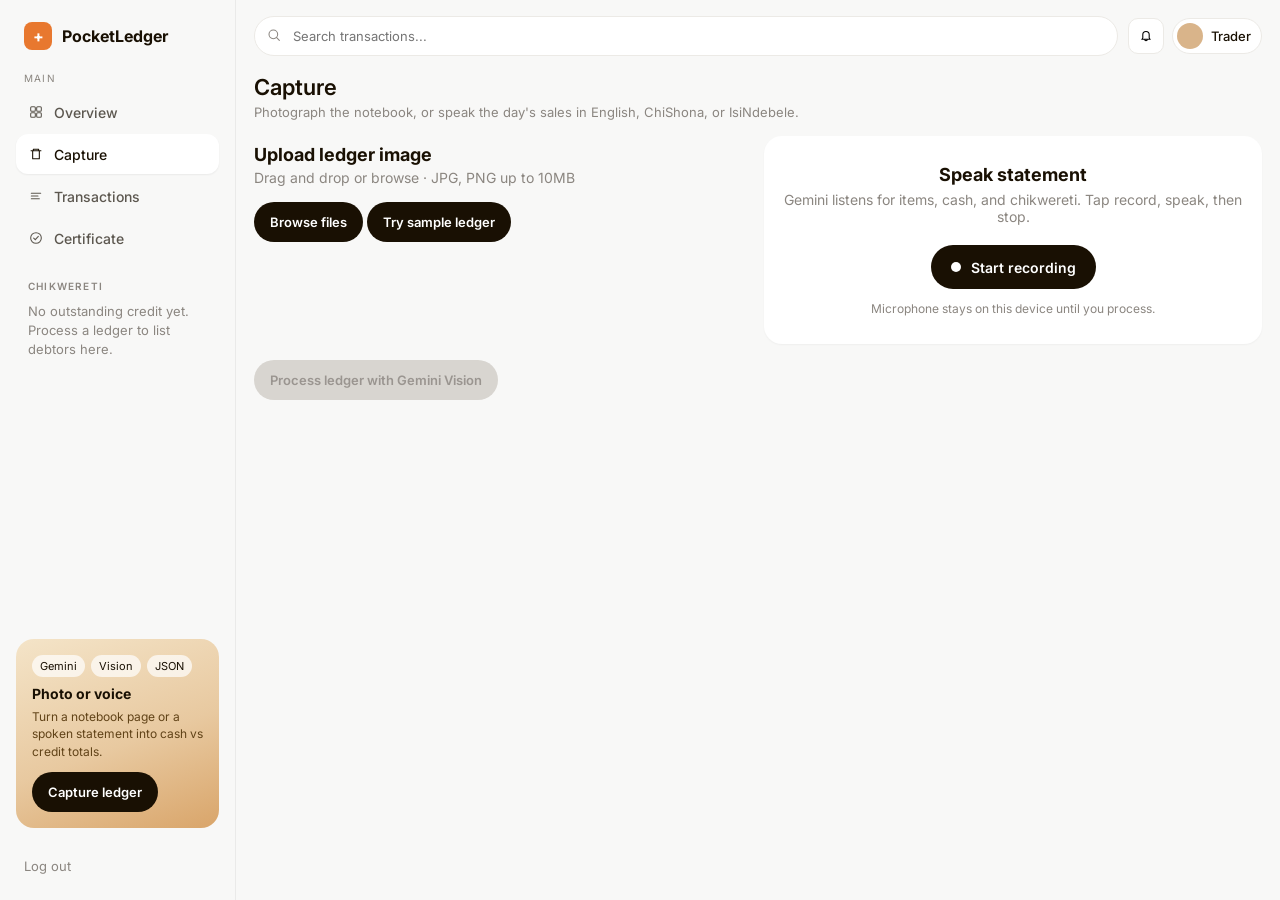
==== ui-preview/index.html @ 159b243e "Deploy the dashboard preview to GitHub Pages. Co-authored-by: Cursor <cursoragent@cursor.com>" ====
<!DOCTYPE html>
<html lang="en">
<head>
  <meta charset="UTF-8" />
  <meta name="viewport" content="width=device-width, initial-scale=1.0" />
  <title>PocketLedger — Dashboard Preview</title>
  <link rel="preconnect" href="https://fonts.googleapis.com" />
  <link rel="preconnect" href="https://fonts.gstatic.com" crossorigin />
  <link href="https://fonts.googleapis.com/css2?family=Inter:wght@400;500;600;650;700&family=Playfair+Display:wght@600;700&display=swap" rel="stylesheet" />
  <link rel="stylesheet" href="styles.css" />
</head>
<body>
  <a class="skip-link" href="#main">Skip to main content</a>
  <div class="stage">
    <div class="shell">
      <aside class="sidebar" id="sidebar">
        <button class="close-sidebar icon-btn" type="button" id="closeSidebar" aria-label="Close menu">✕</button>
        <div class="brand">
          <div class="logo-mark" aria-hidden="true">+</div>
          <p class="wordmark">PocketLedger</p>
        </div>

        <div>
          <p class="nav-label">Main</p>
          <nav class="nav" aria-label="Primary">
            <button class="nav-link" data-view="overview" type="button">
              <svg viewBox="0 0 24 24" fill="none"><rect x="4" y="4" width="7" height="7" rx="1.5" stroke="currentColor" stroke-width="1.6"/><rect x="13" y="4" width="7" height="7" rx="1.5" stroke="currentColor" stroke-width="1.6"/><rect x="4" y="13" width="7" height="7" rx="1.5" stroke="currentColor" stroke-width="1.6"/><rect x="13" y="13" width="7" height="7" rx="1.5" stroke="currentColor" stroke-width="1.6"/></svg>
              Overview
            </button>
            <button class="nav-link active" data-view="capture" type="button">
              <svg viewBox="0 0 24 24" fill="none"><path d="M4 7h16M8 7V5h8v2M7 7v12h10V7" stroke="currentColor" stroke-width="1.6" stroke-linejoin="round"/></svg>
              Capture
            </button>
            <button class="nav-link" data-view="transactions" type="button">
              <svg viewBox="0 0 24 24" fill="none"><path d="M5 8h14M5 12h10M5 16h12" stroke="currentColor" stroke-width="1.6" stroke-linecap="round"/></svg>
              Transactions
            </button>
            <button class="nav-link" data-view="certificate" type="button">
              <svg viewBox="0 0 24 24" fill="none"><circle cx="12" cy="12" r="8" stroke="currentColor" stroke-width="1.6"/><path d="m8.5 12.2 2.4 2.3 4.6-5" stroke="currentColor" stroke-width="1.6" stroke-linecap="round"/></svg>
              Certificate
            </button>
          </nav>
        </div>

        <div class="widget">
          <h3>Chikwereti</h3>
          <p class="widget-empty" id="chikweretiEmpty">No outstanding credit yet. Process a ledger to list debtors here.</p>
          <div id="chikweretiList"></div>
        </div>

        <div class="promo">
          <div class="apps">
            <span class="pill-mini">Gemini</span>
            <span class="pill-mini">Vision</span>
            <span class="pill-mini">JSON</span>
          </div>
          <h4>Photo or voice</h4>
          <p>Turn a notebook page or a spoken statement into cash vs credit totals.</p>
          <button class="btn-dark" type="button" data-view="capture">Capture ledger</button>
        </div>
        <button class="logout" type="button">Log out</button>
      </aside>

      <main class="main" id="main">
        <div class="topbar">
          <button class="icon-btn menu-btn" type="button" id="openSidebar" aria-label="Open menu">☰</button>
          <label class="search">
            <svg width="16" height="16" viewBox="0 0 24 24" fill="none"><circle cx="11" cy="11" r="6.5" stroke="currentColor" stroke-width="1.6"/><path d="m16 16 4 4" stroke="currentColor" stroke-width="1.6" stroke-linecap="round"/></svg>
            <input type="search" placeholder="Search transactions..." />
          </label>
          <div class="top-actions">
            <button class="icon-btn" type="button" aria-label="Notifications">
              <svg width="16" height="16" viewBox="0 0 24 24" fill="none"><path d="M6 17h12l-1.2-2.1V10a4.8 4.8 0 1 0-9.6 0v4.9L6 17Z" stroke="currentColor" stroke-width="1.6"/><path d="M10 17a2 2 0 0 0 4 0" stroke="currentColor" stroke-width="1.6"/></svg>
            </button>
            <div class="avatar"><span class="face" aria-hidden="true"></span> Trader</div>
          </div>
        </div>

        <section class="view" id="view-overview">
          <div class="page-head">
            <div>
              <h1>Overview</h1>
              <p id="overviewLead">No ledger processed yet. Upload a photo or record a statement to fill these totals.</p>
            </div>
            <button class="btn-dark" type="button" data-view="capture">+ Capture ledger</button>
          </div>

          <div class="empty-panel" id="overviewEmpty">
            <div class="ledger-wait" aria-hidden="true">
              <div class="ledger-wait-scene">
                <span class="orbit orbit-a"></span>
                <span class="orbit orbit-b"></span>
                <span class="spark spark-1"></span>
                <span class="spark spark-2"></span>
                <span class="spark spark-3"></span>
                <div class="notebook">
                  <div class="notebook-spine"></div>
                  <div class="notebook-page">
                    <span class="rule"></span>
                    <span class="rule"></span>
                    <span class="rule"></span>
                    <span class="rule"></span>
                    <span class="ink ink-1"></span>
                    <span class="ink ink-2"></span>
                    <span class="ink ink-3"></span>
                    <span class="ink ink-4"></span>
                    <span class="scan-beam"></span>
                  </div>
                </div>
                <span class="float-chip chip-cash">Cash</span>
                <span class="float-chip chip-credit">Chikwereti</span>
              </div>
            </div>
            <h2>Waiting for a ledger</h2>
            <p id="overviewWaitCopy">Charts, line items, and collections appear after Gemini extracts a photo or spoken statement.</p>
            <p class="wait-tip" id="overviewWaitTip">Gemini is ready when you are — snap the notebook or speak the day.</p>
            <button class="btn-dark" type="button" data-view="capture">Go to capture</button>
          </div>

          <div class="kpis hidden" id="overviewKpis">
            <article class="kpi">
              <div class="kpi-top"><span class="kpi-label">Recorded revenue</span></div>
              <p class="value muted-value" id="kpiRevenue">$0.00</p>
            </article>
            <article class="kpi">
              <div class="kpi-top"><span class="kpi-label">Cash received</span></div>
              <p class="value muted-value" id="kpiCash">$0.00</p>
            </article>
            <article class="kpi">
              <div class="kpi-top"><span class="kpi-label">Outstanding credit</span></div>
              <p class="value muted-value" id="kpiCredit">$0.00</p>
            </article>
            <article class="kpi">
              <div class="kpi-top"><span class="kpi-label">Credit share</span></div>
              <p class="value muted-value" id="kpiShare">—</p>
            </article>
          </div>

          <div id="overviewResults" class="hidden">
            <div class="grid-2">
              <article class="card">
                <div class="card-head"><h2>Cash versus credit</h2></div>
                <div class="mix"><span class="mix-cash" id="mixCash"></span><span class="mix-credit" id="mixCredit"></span></div>
                <p class="mix-caption" id="mixCaption"></p>
              </article>
              <article class="card">
                <div class="card-head"><h2>Recent items</h2></div>
                <div id="recentItems"></div>
              </article>
            </div>
          </div>
        </section>

        <section class="view active" id="view-capture">
          <div class="page-head">
            <div>
              <h1>Capture</h1>
              <p>Photograph the notebook, or speak the day's sales in English, ChiShona, or IsiNdebele.</p>
            </div>
          </div>
          <div class="capture-grid">
            <div class="dropzone" id="dropzone">
              <h2>Upload ledger image</h2>
              <p>Drag and drop or browse · JPG, PNG up to 10MB</p>
            <button class="btn-dark" type="button" id="browseBtn" style="margin-top:16px">Browse files</button>
            <button class="btn-dark" type="button" id="sampleBtn" style="margin-top:10px">Try sample ledger</button>
            <input id="fileInput" type="file" accept="image/jpeg,image/png" hidden />
            </div>
            <div class="voice-card">
              <h2>Speak statement</h2>
              <p>Gemini listens for items, cash, and chikwereti. Tap record, speak, then stop.</p>
              <button class="rec-btn" type="button" id="recBtn" aria-pressed="false">
                <span class="rec-dot" aria-hidden="true"></span>
                <span id="recLabel">Start recording</span>
              </button>
              <p class="rec-status" id="recStatus">Microphone stays on this device until you process.</p>
              <audio id="audioPlayback" class="hidden" controls></audio>
            </div>
          </div>
          <div id="previewWrap" class="hidden">
            <article class="preview-card">
              <span class="badge-sample hidden" id="sampleBadge">Sample</span>
              <div class="preview-art" id="previewArt"></div>
              <div class="caption-bar">
                <span id="fileName">ledger.png</span>
                <span class="size" id="fileSize"></span>
                <button class="remove" type="button" id="removeImage">Remove</button>
              </div>
            </article>
          </div>
          <div style="margin-top:16px">
            <button class="btn-dark" type="button" id="processBtn" disabled>Process ledger with Gemini Vision</button>
          </div>
          <div id="extractWait" class="extract-wait hidden" role="status" aria-live="polite" aria-atomic="true">
            <div class="ledger-wait" aria-hidden="true">
              <div class="ledger-wait-scene compact">
                <span class="orbit orbit-a"></span>
                <span class="orbit orbit-b"></span>
                <span class="spark spark-1"></span>
                <span class="spark spark-2"></span>
                <span class="spark spark-3"></span>
                <div class="notebook">
                  <div class="notebook-spine"></div>
                  <div class="notebook-page">
                    <span class="rule"></span>
                    <span class="rule"></span>
                    <span class="rule"></span>
                    <span class="rule"></span>
                    <span class="ink ink-1"></span>
                    <span class="ink ink-2"></span>
                    <span class="ink ink-3"></span>
                    <span class="ink ink-4"></span>
                    <span class="scan-beam"></span>
                  </div>
                </div>
                <span class="float-chip chip-cash">Cash</span>
                <span class="float-chip chip-credit">Chikwereti</span>
              </div>
            </div>
            <h2 id="extractWaitTitle">Reading the ledger</h2>
            <p id="extractWaitCopy">Gemini is tracing handwriting and splitting cash from credit.</p>
            <div class="wait-dots" aria-hidden="true"><span></span><span></span><span></span></div>
          </div>
          <div id="error503" class="banner warning hidden" role="alert">
            <div>
              <h3>Service temporarily unavailable</h3>
              <p>Gemini API is experiencing high demand. Please wait a moment and try again.</p>
            </div>
          </div>
          <div id="errorGeneral" class="banner danger hidden" role="alert">
            <div>
              <h3>We couldn't read this ledger</h3>
              <p>Try a clearer photo with better lighting.</p>
            </div>
          </div>
        </section>

        <section class="view" id="view-transactions">
          <div class="page-head">
            <div>
              <h1>Transactions</h1>
              <p>Line items extracted from the last processed page.</p>
            </div>
          </div>
          <article class="card">
            <table>
              <thead>
                <tr>
                  <th>Item</th>
                  <th>Qty</th>
                  <th>Amount</th>
                  <th>Payment</th>
                  <th>Debtor</th>
                </tr>
              </thead>
              <tbody id="txBody">
                <tr><td colspan="5" class="empty-cell">No line items yet. Process a ledger photo or voice note first.</td></tr>
              </tbody>
            </table>
          </article>
        </section>

        <section class="view" id="view-certificate">
          <div class="page-head">
            <div>
              <h1>Certificate</h1>
              <p>AI-assisted index · totals recalculated from line items.</p>
            </div>
            <button class="btn-dark" type="button" id="downloadBtn" disabled>Download PDF</button>
          </div>
          <div class="empty-panel" id="certEmpty">
            <h2>No certificate yet</h2>
            <p>After Gemini reads a ledger, the financial health assessment will appear here.</p>
            <button class="btn-dark" type="button" data-view="capture">Capture a ledger</button>
          </div>
          <article class="card hidden" id="certResults">
            <h2 id="certTitle"></h2>
            <p id="certSummary"></p>
            <p id="certShona"></p>
            <p id="certNdebele"></p>
          </article>
        </section>
      </main>
    </div>
  </div>

  <script>
    function showView(id) {
      document.querySelectorAll(".view").forEach((v) => v.classList.toggle("active", v.id === "view-" + id));
      document.querySelectorAll(".nav-link[data-view]").forEach((b) => b.classList.toggle("active", b.dataset.view === id));
    }

    document.querySelectorAll("[data-view]").forEach((el) => {
      el.addEventListener("click", () => showView(el.dataset.view));
    });

    document.getElementById("openSidebar").addEventListener("click", () => document.getElementById("sidebar").classList.add("open"));
    document.getElementById("closeSidebar").addEventListener("click", () => document.getElementById("sidebar").classList.remove("open"));

    const processBtn = document.getElementById("processBtn");
    const preview = document.getElementById("previewWrap");
    const error503 = document.getElementById("error503");
    const errorGeneral = document.getElementById("errorGeneral");
    let pendingMedia = null;
    let lastResult = null;
    let waitCopyTimer = null;
    const idleTips = [
      "Gemini is ready when you are — snap the notebook or speak the day.",
      "Handwriting, cash, and chikwereti land in one certificate.",
      "A clearer page means cleaner totals for the loan conversation.",
      "Voice works too: say the item, the amount, and who still owes.",
    ];
    const isGitHubPages = /\.github\.io$/i.test(location.hostname);
    const sampleLedger = {
      business_name: "Gogo Chipo Fresh Produce",
      date: "2026-09-19",
      transactions: [
        { item: "Tomatoes", quantity: "3 crates", amount_usd: 12, payment_type: "Cash", debtor: "N/A" },
        { item: "Onions", quantity: "2 bags", amount_usd: 8, payment_type: "Cash", debtor: "N/A" },
        { item: "Potatoes 5kg", quantity: "1", amount_usd: 4.5, payment_type: "Credit", debtor: "Sekuru Peter" },
        { item: "Spinach", quantity: "1 bunch", amount_usd: 1, payment_type: "Cash", debtor: "N/A" },
        { item: "Bananas 4kg", quantity: "1", amount_usd: 6, payment_type: "Credit", debtor: "Amai Rudo" },
        { item: "Stall fee", quantity: "1", amount_usd: 5, payment_type: "Expense", debtor: "N/A" }
      ],
      total_revenue_usd: 31.5,
      total_cash_usd: 21,
      total_credit_outstanding_usd: 10.5,
      business_health_summary: "Gogo Chipo Fresh Produce recorded $31.50 in sales, with $21.00 received in cash. Outstanding chikwereti of $10.50 (Amai Rudo, Sekuru Peter) is well below cash on hand.",
      summary_shona: "Gogo Chipo vakawana $31.50. Cash $21.00, chikwereti $10.50 chaAmai Rudo naSekuru Peter hachina kukunda mari iripo.",
      summary_ndebele: "UGogo Chipo uthole $31.50. Cash $21.00, isikwelete $10.50 sikaAmai Rudo loSekuru Peter singaphansi kwemali ekhona."
    };
    const extractSteps = [
      ["Sharpening the page", "Compressing the photo so Gemini can read the ink."],
      ["Tracing the handwriting", "Following each notebook line the way a trader wrote it."],
      ["Splitting cash from chikwereti", "Cash in one column. Credit stays with the customer name."],
      ["Tallying today's sales", "Adding line items so the totals match the page."],
      ["Writing your certificate", "English, ChiShona, and IsiNdebele health notes come last."],
    ];

    function cycleCopy(el, lines, ms) {
      if (!el || !lines.length) return;
      let index = 0;
      clearInterval(waitCopyTimer);
      waitCopyTimer = setInterval(() => {
        index = (index + 1) % lines.length;
        el.classList.add("wait-copy-swap");
        window.setTimeout(() => {
          el.textContent = lines[index];
          el.classList.remove("wait-copy-swap");
        }, 220);
      }, ms);
    }

    const idleTip = document.getElementById("overviewWaitTip");
    cycleCopy(idleTip, idleTips, 3800);

    function money(value) {
      return "$" + Number(value || 0).toLocaleString("en-US", { minimumFractionDigits: 2, maximumFractionDigits: 2 });
    }

    function escapeHtml(text) {
      return String(text ?? "").replace(/[&<>"']/g, (ch) => ({
        "&": "&amp;", "<": "&lt;", ">": "&gt;", '"': "&quot;", "'": "&#39;"
      }[ch]));
    }

    function blobToB64(blob) {
      return new Promise((resolve, reject) => {
        const reader = new FileReader();
        reader.onload = () => resolve(String(reader.result).split(",")[1] || "");
        reader.onerror = reject;
        reader.readAsDataURL(blob);
      });
    }

    function renderLedger(result) {
      lastResult = result;
      const revenue = Number(result.total_revenue_usd || 0);
      const cash = Number(result.total_cash_usd || 0);
      const credit = Number(result.total_credit_outstanding_usd || 0);
      const share = revenue > 0 ? Math.round((credit / revenue) * 100) + "%" : "—";
      const rows = result.transactions || [];
      const name = result.business_name || "Unspecified";
      const date = result.date || "Unspecified";

      ["kpiRevenue", "kpiCash", "kpiCredit", "kpiShare"].forEach((id) => {
        document.getElementById(id).classList.remove("muted-value");
      });
      document.getElementById("kpiRevenue").textContent = money(revenue);
      document.getElementById("kpiCash").textContent = money(cash);
      document.getElementById("kpiCredit").textContent = money(credit);
      document.getElementById("kpiShare").textContent = share;
      document.getElementById("overviewLead").textContent = name + " · " + date;
      document.getElementById("overviewEmpty").classList.add("hidden");
      document.getElementById("overviewKpis").classList.remove("hidden");
      document.getElementById("overviewResults").classList.remove("hidden");

      const cashPct = revenue > 0 ? (cash / revenue) * 100 : 0;
      const creditPct = revenue > 0 ? (credit / revenue) * 100 : 0;
      document.getElementById("mixCash").style.width = cashPct + "%";
      document.getElementById("mixCredit").style.width = creditPct + "%";
      document.getElementById("mixCaption").textContent =
        money(cash) + " cash · " + money(credit) + " chikwereti";

      document.getElementById("recentItems").innerHTML = rows.slice(0, 5).map((row) => (
        `<div class="tx-row"><div class="tx-ico">${escapeHtml((row.item || "?").slice(0, 1).toUpperCase())}</div>` +
        `<div><strong>${escapeHtml(row.item || "Item")}</strong><div class="size">${escapeHtml(row.payment_type || "")}</div></div>` +
        `<b>${money(row.amount_usd)}</b></div>`
      )).join("") || "<p class='widget-empty'>No line items extracted.</p>";

      const txBody = document.getElementById("txBody");
      txBody.innerHTML = rows.length
        ? rows.map((row) => `<tr><td>${escapeHtml(row.item)}</td><td>${escapeHtml(row.quantity)}</td><td>${money(row.amount_usd)}</td><td>${escapeHtml(row.payment_type)}</td><td>${escapeHtml(row.debtor)}</td></tr>`).join("")
        : `<tr><td colspan="5" class="empty-cell">No line items extracted.</td></tr>`;

      const debtors = rows.filter((row) => String(row.payment_type || "").toLowerCase().includes("credit") && row.debtor && row.debtor !== "N/A");
      document.getElementById("chikweretiEmpty").classList.toggle("hidden", debtors.length > 0);
      document.getElementById("chikweretiList").innerHTML = debtors.map((row) => (
        `<div class="ticker"><span>${escapeHtml(row.debtor)}</span><b>${money(row.amount_usd)}</b></div>`
      )).join("");

      document.getElementById("certEmpty").classList.add("hidden");
      document.getElementById("certResults").classList.remove("hidden");
      document.getElementById("certTitle").textContent = name + "  ·  " + date;
      document.getElementById("certSummary").textContent = result.business_health_summary || "";
      document.getElementById("certShona").textContent = result.summary_shona || "";
      document.getElementById("certNdebele").textContent = result.summary_ndebele || "";
      document.getElementById("downloadBtn").disabled = false;
    }

    document.getElementById("browseBtn").addEventListener("click", (e) => { e.stopPropagation(); document.getElementById("fileInput").click(); });
    document.getElementById("sampleBtn").addEventListener("click", (e) => {
      e.stopPropagation();
      pendingMedia = { source: "image", mime: "image/jpeg", blob: new Blob(["sample"], { type: "image/jpeg" }), demo: true };
      preview.classList.remove("hidden");
      document.getElementById("sampleBadge").classList.remove("hidden");
      document.getElementById("fileName").textContent = "gogo-chipo-sample.png";
      document.getElementById("fileSize").textContent = "Demo";
      document.getElementById("previewArt").innerHTML = "<p class='size'>Sample Gogo Chipo produce ledger</p>";
      processBtn.disabled = false;
      processBtn.textContent = isGitHubPages
        ? "Play sample certificate"
        : "Process ledger with Gemini Vision";
    });
    document.getElementById("fileInput").addEventListener("change", () => {
      const file = document.getElementById("fileInput").files[0];
      if (file) showUploadedFile(file);
    });
    document.getElementById("removeImage").addEventListener("click", () => {
      preview.classList.add("hidden");
      processBtn.disabled = true;
      pendingMedia = null;
      document.getElementById("fileInput").value = "";
    });
    processBtn.addEventListener("click", async () => {
      if (processBtn.disabled || !pendingMedia) return;
      error503.classList.add("hidden");
      errorGeneral.classList.add("hidden");
      const extractWait = document.getElementById("extractWait");
      const waitTitle = document.getElementById("extractWaitTitle");
      const waitCopy = document.getElementById("extractWaitCopy");
      extractWait.classList.remove("hidden");
      extractWait.scrollIntoView({ behavior: "smooth", block: "center" });
      processBtn.disabled = true;
      processBtn.textContent = "Gemini is reading…";
      let step = 0;
      waitTitle.textContent = extractSteps[0][0];
      waitCopy.textContent = extractSteps[0][1];
      const stepTimer = setInterval(() => {
        step = (step + 1) % extractSteps.length;
        waitTitle.classList.add("wait-copy-swap");
        waitCopy.classList.add("wait-copy-swap");
        window.setTimeout(() => {
          waitTitle.textContent = extractSteps[step][0];
          waitCopy.textContent = extractSteps[step][1];
          waitTitle.classList.remove("wait-copy-swap");
          waitCopy.classList.remove("wait-copy-swap");
        }, 180);
      }, 2400);
      try {
        let payload;
        if (isGitHubPages || pendingMedia.demo) {
          await new Promise((resolve) => setTimeout(resolve, 5200));
          payload = sampleLedger;
        } else {
          const data = await blobToB64(pendingMedia.blob);
          const response = await fetch("/api/extract", {
            method: "POST",
            headers: { "Content-Type": "application/json" },
            body: JSON.stringify({
              source: pendingMedia.source,
              mime_type: pendingMedia.mime,
              data,
            }),
          });
          payload = await response.json().catch(() => ({}));
          if (!response.ok) {
            const message = payload.error || "Gemini could not read this ledger.";
            if (response.status === 503 || /503|overload/i.test(message)) {
              error503.classList.remove("hidden");
            } else {
              errorGeneral.querySelector("p").textContent = message;
              errorGeneral.classList.remove("hidden");
            }
            return;
          }
        }
        renderLedger(payload);
        showView("overview");
      } catch (error) {
        errorGeneral.querySelector("p").textContent =
          "Could not reach the extract API. Run python preview_server.py and open http://127.0.0.1:8765/";
        errorGeneral.classList.remove("hidden");
      } finally {
        clearInterval(stepTimer);
        extractWait.classList.add("hidden");
        processBtn.disabled = false;
        processBtn.textContent = pendingMedia && pendingMedia.source === "audio"
          ? "Process spoken statement with Gemini"
          : "Process ledger with Gemini Vision";
      }
    });
    function pdfEscape(text) {
      return String(text).replace(/[^\x20-\x7E]/g, " ").replace(/\\/g, "\\\\").replace(/\(/g, "\\(").replace(/\)/g, "\\)");
    }

    document.getElementById("downloadBtn").addEventListener("click", () => {
      if (!lastResult) return;
      const lines = [
        ["PocketLedger financial certificate", 18, true],
        ["AI-assisted cash versus credit statement", 11, false],
        [((lastResult && lastResult.business_name) || "Unspecified") + "  ·  " + ((lastResult && lastResult.date) || ""), 14, true],
        ["Recorded revenue: " + money(lastResult && lastResult.total_revenue_usd), 12, false],
        ["Cash received: " + money(lastResult && lastResult.total_cash_usd), 12, false],
        ["Outstanding credit: " + money(lastResult && lastResult.total_credit_outstanding_usd), 12, false],
        [(lastResult && lastResult.business_health_summary) || "", 11, false],
        ["PocketLedger provides AI-assisted indexing. This is not a certified audit.", 9, false],
      ];
      const ops = [];
      let y = 790;
      lines.forEach(([text, size, bold]) => {
        const font = bold ? "/F2" : "/F1";
        const words = text.split(" ");
        let current = "";
        const wrapped = [];
        words.forEach((word) => {
          const next = current ? current + " " + word : word;
          if (next.length > 86 && current) { wrapped.push(current); current = word; }
          else current = next;
        });
        if (current) wrapped.push(current);
        wrapped.forEach((line) => {
          ops.push(`BT ${font} ${size} Tf 50 ${y} Td (${pdfEscape(line)}) Tj ET`);
          y -= size + 6;
        });
        y -= 8;
      });
      const stream = ops.join("\n");
      const objects = [
        "<< /Type /Catalog /Pages 2 0 R >>",
        "<< /Type /Pages /Kids [3 0 R] /Count 1 >>",
        "<< /Type /Page /Parent 2 0 R /MediaBox [0 0 595 842] /Contents 6 0 R /Resources << /Font << /F1 4 0 R /F2 5 0 R >> >> >>",
        "<< /Type /Font /Subtype /Type1 /BaseFont /Helvetica >>",
        "<< /Type /Font /Subtype /Type1 /BaseFont /Helvetica-Bold >>",
        `<< /Length ${stream.length} >>\nstream\n${stream}\nendstream`,
      ];
      let pdf = "%PDF-1.4\n";
      const offsets = [0];
      objects.forEach((obj, i) => {
        offsets.push(pdf.length);
        pdf += `${i + 1} 0 obj\n${obj}\nendobj\n`;
      });
      const xref = pdf.length;
      pdf += `xref\n0 ${objects.length + 1}\n0000000000 65535 f \n`;
      for (let i = 1; i < offsets.length; i += 1) pdf += `${String(offsets[i]).padStart(10, "0")} 00000 n \n`;
      pdf += `trailer\n<< /Size ${objects.length + 1} /Root 1 0 R >>\nstartxref\n${xref}\n%%EOF`;
      const a = document.createElement("a");
      a.href = URL.createObjectURL(new Blob([pdf], { type: "application/pdf" }));
      a.download = "pocketledger_certificate.pdf";
      a.click();
    });

    const MAX_LEDGER_SIDE = 1024;
    const JPEG_QUALITY = 0.7;

    function compressImageFile(file) {
      return new Promise((resolve, reject) => {
        const img = new Image();
        const url = URL.createObjectURL(file);
        img.onload = () => {
          let width = img.naturalWidth;
          let height = img.naturalHeight;
          const longest = Math.max(width, height);
          if (longest > MAX_LEDGER_SIDE) {
            const scale = MAX_LEDGER_SIDE / longest;
            width = Math.max(1, Math.round(width * scale));
            height = Math.max(1, Math.round(height * scale));
          }
          const canvas = document.createElement("canvas");
          canvas.width = width;
          canvas.height = height;
          canvas.getContext("2d").drawImage(img, 0, 0, width, height);
          URL.revokeObjectURL(url);
          canvas.toBlob((blob) => {
            if (!blob) {
              reject(new Error("Could not compress photo"));
              return;
            }
            resolve(blob);
          }, "image/jpeg", JPEG_QUALITY);
        };
        img.onerror = () => {
          URL.revokeObjectURL(url);
          reject(new Error("Could not read photo"));
        };
        img.src = url;
      });
    }

    function formatBytes(size) {
      return size < 1048576
        ? Math.max(1, Math.round(size / 1024)) + " KB"
        : (size / 1048576).toFixed(1) + " MB";
    }

    async function showUploadedFile(file) {
      preview.classList.remove("hidden");
      document.getElementById("sampleBadge").classList.add("hidden");
      document.getElementById("fileName").textContent = file.name;
      document.getElementById("fileSize").textContent = "Compressing…";
      try {
        const compressed = await compressImageFile(file);
        pendingMedia = { source: "image", mime: "image/jpeg", blob: compressed };
        const url = URL.createObjectURL(compressed);
        document.getElementById("previewArt").innerHTML = `<img src="${url}" alt="Uploaded ledger">`;
        document.getElementById("fileSize").textContent =
          formatBytes(file.size) + " → " + formatBytes(compressed.size);
        processBtn.disabled = false;
      } catch (error) {
        document.getElementById("fileSize").textContent = "Could not compress photo";
      }
    }

    const recBtn = document.getElementById("recBtn");
    const recLabel = document.getElementById("recLabel");
    const recStatus = document.getElementById("recStatus");
    const audioEl = document.getElementById("audioPlayback");
    let recorder = null;
    let chunks = [];
    recBtn.addEventListener("click", async () => {
      if (recorder && recorder.state === "recording") {
        recorder.stop();
        recBtn.setAttribute("aria-pressed", "false");
        recLabel.textContent = "Start recording";
        return;
      }
      try {
        const stream = await navigator.mediaDevices.getUserMedia({ audio: true });
        chunks = [];
        recorder = new MediaRecorder(stream);
        recorder.ondataavailable = (e) => { if (e.data.size) chunks.push(e.data); };
        recorder.onstop = () => {
          stream.getTracks().forEach((t) => t.stop());
          const blob = new Blob(chunks, { type: recorder.mimeType || "audio/webm" });
          pendingMedia = { source: "audio", mime: blob.type || "audio/webm", blob };
          audioEl.src = URL.createObjectURL(blob);
          audioEl.classList.remove("hidden");
          recStatus.textContent = "Recording ready. In the live app, Gemini turns this into cash vs chikwereti.";
          processBtn.disabled = false;
          processBtn.textContent = "Process spoken statement with Gemini";
        };
        recorder.start();
        recBtn.setAttribute("aria-pressed", "true");
        recLabel.textContent = "Stop recording";
        recStatus.textContent = "Listening… say items, amounts, and who still owes you.";
      } catch (err) {
        recStatus.textContent = "Microphone permission is needed to capture a spoken statement.";
      }
    });

  </script>
</body>
</html>
---- ui-preview/styles.css ----
:root {
  --ink: #191003;
  --muted: #8b8680;
  --line: #eceae6;
  --canvas: #f3f2ef;
  --card: #ffffff;
  --shell: rgba(248, 248, 247, 0.82);
  --orange: #e8782f;
  --orange-deep: #b55824;
  --teal: #3f8d82;
  --rose: #c45c4a;
  --sand: #c6b5a1;
  --brown: #614318;
  --gold: #c29464;
  --ease: cubic-bezier(0.4, 0, 0.2, 1);
  --shadow: 0 24px 80px rgba(25, 16, 3, 0.18);
}

*,
*::before,
*::after {
  box-sizing: border-box;
}

html,
body {
  margin: 0;
  min-height: 100%;
}

body {
  font-family: Inter, system-ui, sans-serif;
  color: var(--ink);
  background: #f8f8f7;
  min-height: 100vh;
}

.skip-link {
  position: absolute;
  left: 16px;
  top: -48px;
  z-index: 20;
  background: var(--ink);
  color: #fff;
  padding: 8px 14px;
  border-radius: 8px;
}

.skip-link:focus {
  top: 12px;
}

:focus-visible {
  outline: 2px solid var(--orange);
  outline-offset: 2px;
}

.stage {
  min-height: 100vh;
}

.shell {
  width: 100%;
  min-height: 100vh;
  display: grid;
  grid-template-columns: 236px 1fr;
  background: #f8f8f7;
  overflow: hidden;
}

.sidebar {
  padding: 22px 16px 18px;
  display: flex;
  flex-direction: column;
  gap: 22px;
  border-right: 1px solid rgba(25, 16, 3, 0.06);
}

.brand {
  display: flex;
  align-items: center;
  gap: 10px;
  padding: 0 8px;
}

.logo-mark {
  width: 28px;
  height: 28px;
  border-radius: 8px;
  background: var(--orange);
  color: #fff;
  display: grid;
  place-items: center;
  font-weight: 700;
  font-size: 16px;
}

.wordmark {
  margin: 0;
  font-weight: 700;
  font-size: 16px;
}

.nav-label {
  margin: 0 8px 8px;
  font-size: 10px;
  letter-spacing: 0.12em;
  text-transform: uppercase;
  color: var(--muted);
}

.nav {
  display: flex;
  flex-direction: column;
  gap: 2px;
}

.nav-link {
  display: flex;
  align-items: center;
  gap: 10px;
  min-height: 40px;
  padding: 8px 12px;
  border-radius: 12px;
  color: #5c574f;
  text-decoration: none;
  font-size: 14px;
  font-weight: 500;
  border: 0;
  background: transparent;
  cursor: pointer;
  font-family: inherit;
  text-align: left;
  width: 100%;
}

.nav-link svg {
  width: 16px;
  height: 16px;
  flex-shrink: 0;
}

.nav-link:hover {
  background: rgba(255, 255, 255, 0.55);
}

.nav-link.active {
  background: #fff;
  color: var(--ink);
  box-shadow: 0 1px 2px rgba(25, 16, 3, 0.06);
}

.widget {
  margin: 0 4px;
}

.widget h3 {
  margin: 0 8px 10px;
  font-size: 10px;
  letter-spacing: 0.12em;
  text-transform: uppercase;
  color: var(--muted);
  font-weight: 600;
}

.widget-empty {
  margin: 0 8px;
  font-size: 13px;
  line-height: 1.45;
  color: var(--muted);
}

.muted-value {
  color: #b3aea6 !important;
}

.mix {
  display: flex;
  height: 12px;
  border-radius: 999px;
  overflow: hidden;
  background: #eceae6;
  margin-top: 8px;
}

.mix-cash {
  background: var(--teal);
  min-width: 0;
}

.mix-credit {
  background: var(--orange);
  min-width: 0;
}

.mix-caption {
  margin: 12px 0 0;
  color: var(--muted);
  font-size: 13px;
}

.empty-panel {
  margin-top: 16px;
  background: #fff;
  border-radius: 18px;
  padding: 28px 24px 36px;
  text-align: center;
  box-shadow: 0 1px 2px rgba(25, 16, 3, 0.04);
  background:
    radial-gradient(circle at 18% 12%, rgba(232, 120, 47, 0.1), transparent 38%),
    radial-gradient(circle at 88% 88%, rgba(63, 141, 130, 0.1), transparent 36%),
    #fff;
}

.empty-panel h2 {
  margin: 0 0 8px;
  font-size: 18px;
}

.empty-panel p {
  margin: 0 0 20px;
  color: var(--muted);
}

.wait-tip {
  min-height: 2.4em;
  margin: -8px auto 20px !important;
  max-width: 36ch;
  font-size: 13px;
  line-height: 1.45;
}

.ledger-wait {
  display: grid;
  place-items: center;
  margin: 0 auto 22px;
}

.ledger-wait-scene {
  position: relative;
  width: 220px;
  height: 180px;
}

.ledger-wait-scene.compact {
  width: 180px;
  height: 150px;
}

.orbit {
  position: absolute;
  inset: 8px;
  border-radius: 50%;
  border: 1px dashed rgba(232, 120, 47, 0.35);
  animation: wait-spin 14s linear infinite;
}

.orbit-b {
  inset: 22px;
  border-color: rgba(63, 141, 130, 0.35);
  animation-duration: 9s;
  animation-direction: reverse;
}

.spark {
  position: absolute;
  width: 8px;
  height: 8px;
  border-radius: 50%;
  background: var(--orange);
  box-shadow: 0 0 12px rgba(232, 120, 47, 0.8);
  animation: wait-twinkle 1.6s ease-in-out infinite;
}

.spark-1 { top: 12px; left: 38px; animation-delay: 0s; }
.spark-2 { top: 28px; right: 22px; background: var(--teal); animation-delay: 0.4s; }
.spark-3 { bottom: 18px; left: 18px; background: var(--gold); animation-delay: 0.9s; }

.notebook {
  position: absolute;
  inset: 28px 52px 22px;
  display: flex;
  border-radius: 10px;
  overflow: hidden;
  box-shadow: 0 18px 40px rgba(25, 16, 3, 0.16);
  animation: wait-float 3.2s ease-in-out infinite;
}

.notebook-spine {
  width: 14px;
  background: linear-gradient(180deg, #3a2a14, #191003);
}

.notebook-page {
  position: relative;
  flex: 1;
  background:
    repeating-linear-gradient(
      180deg,
      #fffdf8 0 22px,
      #e8e0d2 22px 23px
    );
  overflow: hidden;
}

.rule {
  display: none;
}

.ink {
  position: absolute;
  left: 12px;
  height: 4px;
  border-radius: 999px;
  background: #2a2112;
  transform-origin: left center;
  animation: wait-write 3.6s ease-in-out infinite;
}

.ink-1 { top: 18px; width: 62%; animation-delay: 0s; }
.ink-2 { top: 40px; width: 48%; background: var(--teal); animation-delay: 0.35s; }
.ink-3 { top: 62px; width: 70%; background: var(--orange); animation-delay: 0.7s; }
.ink-4 { top: 84px; width: 36%; background: var(--rose); animation-delay: 1.05s; }

.scan-beam {
  position: absolute;
  left: 0;
  right: 0;
  height: 28px;
  background: linear-gradient(
    180deg,
    transparent,
    rgba(232, 120, 47, 0.22),
    rgba(255, 236, 210, 0.85),
    rgba(232, 120, 47, 0.22),
    transparent
  );
  animation: wait-scan 2.4s ease-in-out infinite;
  pointer-events: none;
}

.float-chip {
  position: absolute;
  padding: 4px 10px;
  border-radius: 999px;
  font-size: 11px;
  font-weight: 650;
  color: #fff;
  box-shadow: 0 8px 18px rgba(25, 16, 3, 0.16);
  animation: wait-bob 2.8s ease-in-out infinite;
}

.chip-cash {
  right: 0;
  top: 18px;
  background: var(--teal);
}

.chip-credit {
  left: 0;
  bottom: 10px;
  background: var(--orange);
  animation-delay: 0.6s;
}

.extract-wait {
  margin-top: 18px;
  padding: 28px 20px 24px;
  border-radius: 18px;
  background:
    radial-gradient(circle at 20% 20%, rgba(232, 120, 47, 0.12), transparent 42%),
    radial-gradient(circle at 80% 80%, rgba(63, 141, 130, 0.12), transparent 40%),
    #fff;
  text-align: center;
  box-shadow: 0 16px 40px rgba(25, 16, 3, 0.08);
}

.extract-wait h2 {
  margin: 0 0 8px;
  font-size: 18px;
}

.extract-wait p {
  margin: 0 auto;
  max-width: 42ch;
  color: var(--muted);
  font-size: 14px;
  line-height: 1.45;
  min-height: 2.6em;
}

.wait-dots {
  display: flex;
  justify-content: center;
  gap: 8px;
  margin-top: 16px;
}

.wait-dots span {
  width: 8px;
  height: 8px;
  border-radius: 50%;
  background: var(--orange);
  animation: wait-dot 1.1s ease-in-out infinite;
}

.wait-dots span:nth-child(2) {
  animation-delay: 0.15s;
  background: var(--gold);
}

.wait-dots span:nth-child(3) {
  animation-delay: 0.3s;
  background: var(--teal);
}

.wait-copy-swap {
  opacity: 0;
  transform: translateY(6px);
}

#extractWaitTitle,
#extractWaitCopy,
.wait-tip {
  transition: opacity 180ms var(--ease), transform 180ms var(--ease);
}

@keyframes wait-spin {
  to { transform: rotate(360deg); }
}

@keyframes wait-float {
  0%, 100% { transform: translateY(0); }
  50% { transform: translateY(-7px); }
}

@keyframes wait-write {
  0%, 12% { transform: scaleX(0); opacity: 0.3; }
  28%, 70% { transform: scaleX(1); opacity: 1; }
  88%, 100% { transform: scaleX(0.15); opacity: 0.4; }
}

@keyframes wait-scan {
  0% { top: -8%; }
  100% { top: 78%; }
}

@keyframes wait-bob {
  0%, 100% { transform: translateY(0); }
  50% { transform: translateY(-10px); }
}

@keyframes wait-twinkle {
  0%, 100% { transform: scale(0.6); opacity: 0.35; }
  50% { transform: scale(1.25); opacity: 1; }
}

@keyframes wait-dot {
  0%, 80%, 100% { transform: translateY(0); opacity: 0.35; }
  40% { transform: translateY(-5px); opacity: 1; }
}

.empty-cell {
  text-align: center;
  color: var(--muted);
  padding: 28px 12px !important;
}

.ticker {
  display: flex;
  justify-content: space-between;
  align-items: center;
  padding: 6px 8px;
  font-size: 13px;
}

.ticker .sym {
  display: flex;
  gap: 8px;
  align-items: center;
}

.dot {
  width: 8px;
  height: 8px;
  border-radius: 50%;
}

.up {
  color: var(--teal);
}

.down {
  color: var(--rose);
}

.promo {
  margin-top: auto;
  background: linear-gradient(160deg, #f4e4c8, #e8c9a0 55%, #d9a56a);
  border-radius: 18px;
  padding: 16px;
  color: var(--ink);
}

.promo h4 {
  margin: 8px 0 6px;
  font-size: 14px;
}

.promo p {
  margin: 0 0 12px;
  font-size: 12px;
  line-height: 1.45;
  color: var(--brown);
}

.promo .apps {
  display: flex;
  gap: 6px;
  flex-wrap: wrap;
}

.pill-mini {
  background: rgba(255, 255, 255, 0.7);
  border-radius: 100px;
  padding: 4px 8px;
  font-size: 11px;
}

.btn-dark {
  display: inline-flex;
  align-items: center;
  justify-content: center;
  gap: 8px;
  background: var(--ink);
  color: #fff;
  border: 0;
  border-radius: 100px;
  min-height: 40px;
  padding: 8px 16px;
  font: inherit;
  font-size: 13px;
  font-weight: 600;
  cursor: pointer;
}

.btn-dark:hover {
  background: #2a2112;
}

.btn-dark:disabled {
  background: #d8d5d0;
  color: #9a9590;
  cursor: not-allowed;
}

.logout {
  background: none;
  border: 0;
  color: var(--muted);
  font: inherit;
  font-size: 13px;
  text-align: left;
  padding: 8px;
  cursor: pointer;
}

.main {
  background: transparent;
  padding: 16px 18px 22px;
  min-width: 0;
}

.topbar {
  display: flex;
  gap: 10px;
  align-items: center;
  margin-bottom: 18px;
}

.search {
  flex: 1;
  min-width: 0;
}

.icon-btn {
  width: 36px;
  height: 36px;
  border-radius: 10px;
  border: 1px solid var(--line);
  background: #fff;
  display: grid;
  place-items: center;
  cursor: pointer;
}

.search {
  position: relative;
}

.search input {
  width: 100%;
  height: 40px;
  border-radius: 999px;
  border: 1px solid var(--line);
  background: #fff;
  padding: 0 16px 0 38px;
  font: inherit;
  font-size: 13px;
}

.search svg {
  position: absolute;
  left: 12px;
  top: 11px;
  color: var(--muted);
}

.top-actions {
  display: flex;
  align-items: center;
  gap: 8px;
}

.avatar {
  display: flex;
  align-items: center;
  gap: 8px;
  background: #fff;
  border: 1px solid var(--line);
  border-radius: 999px;
  padding: 4px 10px 4px 4px;
  font-size: 13px;
  font-weight: 500;
}

.avatar img,
.avatar .face {
  width: 26px;
  height: 26px;
  border-radius: 50%;
  background: #d9b48a;
}

.page-head {
  display: flex;
  justify-content: space-between;
  align-items: flex-start;
  gap: 16px;
  margin-bottom: 16px;
}

.page-head h1 {
  margin: 0;
  font-size: 22px;
  font-weight: 600;
}

.page-head p {
  margin: 4px 0 0;
  color: var(--muted);
  font-size: 13px;
}

.kpis {
  display: grid;
  grid-template-columns: repeat(4, minmax(0, 1fr));
  gap: 12px;
  margin-bottom: 12px;
}

.kpi {
  background: var(--card);
  border-radius: 16px;
  padding: 14px 16px 16px;
  box-shadow: 0 1px 2px rgba(25, 16, 3, 0.04);
}

.kpi-top {
  display: flex;
  justify-content: space-between;
  align-items: center;
  margin-bottom: 18px;
}

.kpi-label {
  font-size: 11px;
  letter-spacing: 0.06em;
  text-transform: uppercase;
  color: var(--muted);
  font-weight: 600;
}

.delta {
  font-size: 12px;
  font-weight: 600;
  display: inline-flex;
  align-items: center;
  gap: 4px;
}

.kpi .value {
  margin: 0;
  font-size: clamp(20px, 2vw, 26px);
  font-weight: 600;
  letter-spacing: -0.03em;
  font-variant-numeric: tabular-nums;
}

.grid-2 {
  display: grid;
  grid-template-columns: 1.35fr 1fr;
  gap: 12px;
  margin-bottom: 12px;
}

.card {
  background: var(--card);
  border-radius: 18px;
  padding: 16px 18px 18px;
  box-shadow: 0 1px 2px rgba(25, 16, 3, 0.04);
}

.card-head {
  display: flex;
  justify-content: space-between;
  align-items: center;
  margin-bottom: 12px;
}

.card-head h2 {
  margin: 0;
  font-size: 15px;
  font-weight: 650;
}

.seg {
  display: flex;
  background: var(--canvas);
  border-radius: 999px;
  padding: 3px;
  font-size: 11px;
  font-weight: 600;
  color: var(--muted);
}

.seg span.active {
  background: #fff;
  color: var(--ink);
  border-radius: 999px;
  padding: 4px 8px;
  box-shadow: 0 1px 2px rgba(25, 16, 3, 0.06);
}

.seg span {
  padding: 4px 8px;
}

.bars {
  display: flex;
  align-items: flex-end;
  gap: 10px;
  height: 168px;
  padding-top: 28px;
}

.bar-col {
  flex: 1;
  display: flex;
  flex-direction: column;
  align-items: center;
  gap: 8px;
  height: 100%;
  justify-content: flex-end;
}

.bar {
  width: 100%;
  max-width: 28px;
  border-radius: 8px 8px 4px 4px;
  background: #d9d5cf;
  position: relative;
}

.bar.accent {
  background: var(--orange);
}

.bar .tip {
  position: absolute;
  top: -28px;
  left: 50%;
  transform: translateX(-50%);
  background: var(--ink);
  color: #fff;
  font-size: 10px;
  padding: 4px 6px;
  border-radius: 6px;
  white-space: nowrap;
}

.bar-col label {
  font-size: 11px;
  color: var(--muted);
}

.donut-wrap {
  display: grid;
  grid-template-columns: 150px 1fr;
  gap: 12px;
  align-items: center;
}

.donut {
  width: 150px;
  height: 150px;
}

.legend {
  display: flex;
  flex-direction: column;
  gap: 10px;
}

.legend-row {
  display: flex;
  justify-content: space-between;
  gap: 8px;
  font-size: 13px;
}

.legend-row b {
  font-variant-numeric: tabular-nums;
}

.swatch {
  width: 8px;
  height: 8px;
  border-radius: 50%;
  display: inline-block;
  margin-right: 8px;
}

.tx-row {
  display: grid;
  grid-template-columns: 36px 1fr auto;
  gap: 10px;
  align-items: center;
  padding: 10px 0;
  border-bottom: 1px solid var(--line);
}

.tx-row:last-child {
  border-bottom: 0;
}

.tx-ico {
  width: 36px;
  height: 36px;
  border-radius: 10px;
  background: var(--canvas);
  display: grid;
  place-items: center;
  font-size: 14px;
}

.tx-row h3 {
  margin: 0;
  font-size: 14px;
  font-weight: 600;
}

.tx-row p {
  margin: 2px 0 0;
  font-size: 12px;
  color: var(--muted);
}

.amt {
  font-size: 14px;
  font-weight: 650;
  font-variant-numeric: tabular-nums;
}

.amt.neg {
  color: var(--ink);
}

.amt.pos {
  color: var(--teal);
}

.goal {
  padding: 12px 0 16px;
  border-bottom: 1px solid var(--line);
}

.goal:last-child {
  border-bottom: 0;
  padding-bottom: 0;
}

.goal-top {
  display: flex;
  justify-content: space-between;
  margin-bottom: 8px;
}

.goal h3 {
  margin: 0;
  font-size: 14px;
}

.goal .big {
  margin: 0 0 10px;
  font-size: 22px;
  font-weight: 650;
  letter-spacing: -0.03em;
}

.track {
  height: 8px;
  background: var(--canvas);
  border-radius: 99px;
  overflow: hidden;
}

.fill {
  height: 100%;
  background: var(--orange);
  border-radius: 99px;
}

.goal-meta {
  margin-top: 8px;
  font-size: 12px;
  color: var(--muted);
  text-align: right;
}

.link {
  background: none;
  border: 0;
  color: var(--muted);
  font: inherit;
  font-size: 13px;
  cursor: pointer;
}

.view {
  display: none;
}

.view.active {
  display: block;
}

.capture-grid {
  display: grid;
  grid-template-columns: 1fr 1fr;
  gap: 12px;
}

.voice-card {
  border-radius: 18px;
  background: #fff;
  padding: 28px 20px;
  text-align: center;
  box-shadow: 0 1px 2px rgba(25, 16, 3, 0.04);
}

.voice-card h2 {
  margin: 0 0 6px;
  font-size: 18px;
}

.voice-card p {
  margin: 0;
  color: var(--muted);
  font-size: 14px;
}

.rec-btn {
  margin-top: 20px;
  display: inline-flex;
  align-items: center;
  gap: 10px;
  min-height: 44px;
  padding: 10px 20px;
  border: 0;
  border-radius: 999px;
  background: var(--ink);
  color: #fff;
  font: inherit;
  font-size: 14px;
  font-weight: 600;
  cursor: pointer;
}

.rec-btn[aria-pressed="true"] {
  background: var(--rose);
}

.rec-dot {
  width: 10px;
  height: 10px;
  border-radius: 50%;
  background: #fff;
}

.rec-btn[aria-pressed="true"] .rec-dot {
  animation: pulse 1s ease-in-out infinite;
}

@keyframes pulse {
  50% { opacity: 0.35; transform: scale(0.85); }
}

.rec-status {
  margin-top: 12px !important;
  font-size: 12px !important;
}

#audioPlayback {
  width: 100%;
  margin-top: 16px;
}

@media (max-width: 980px) {
  .capture-grid {
    grid-template-columns: 1fr;
  }
}

.dropzone h2 {
  margin: 8px 0 4px;
  font-size: 18px;
}

.dropzone p {
  margin: 0;
  color: var(--muted);
  font-size: 14px;
}

.preview-card {
  position: relative;
  width: min(100%, 240px);
  margin-top: 16px;
  background: #fff;
  border: 1px solid var(--line);
  border-radius: 16px;
  overflow: hidden;
  box-shadow: 0 8px 24px rgba(25, 16, 3, 0.06);
}

.preview-art {
  display: grid;
  place-items: center;
  height: 168px;
  padding: 12px;
  background: #f3f2ef;
}

.preview-art img {
  max-width: 100%;
  max-height: 144px;
  object-fit: contain;
  border-radius: 8px;
  box-shadow: 0 4px 14px rgba(25, 16, 3, 0.12);
}

.badge-sample {
  position: absolute;
  top: 12px;
  right: 12px;
  background: var(--gold);
  color: #fff;
  font-size: 11px;
  letter-spacing: 0.06em;
  text-transform: uppercase;
  border-radius: 6px;
  padding: 5px 10px;
}

.caption-bar {
  display: flex;
  gap: 8px;
  align-items: center;
  padding: 10px 12px;
  background: #fff;
  border-top: 1px solid var(--line);
  font-size: 12px;
}

.caption-bar .size {
  color: var(--muted);
}

.remove {
  margin-left: auto;
  background: none;
  border: 0;
  color: var(--rose);
  font: inherit;
  cursor: pointer;
}

.banner {
  display: flex;
  gap: 10px;
  padding: 14px 16px;
  border-radius: 14px;
  margin: 14px 0;
  background: #fff;
}

.banner.success {
  border-left: 4px solid var(--teal);
}

.banner.warning {
  border-left: 4px solid var(--gold);
}

.banner.danger {
  border-left: 4px solid var(--rose);
}

.banner h3 {
  margin: 0;
  font-size: 14px;
}

.banner p {
  margin: 4px 0 0;
  color: var(--muted);
  font-size: 13px;
}

.certificate {
  background: linear-gradient(180deg, #fffef8, #f7f3ea);
  border: 1px solid #e8e2d6;
  border-radius: 18px;
  padding: 24px;
  position: relative;
  overflow: hidden;
}

.certificate::before {
  content: "";
  position: absolute;
  inset: 0 0 auto;
  height: 4px;
  background: linear-gradient(90deg, var(--ink), var(--orange));
}

.cert-title {
  text-align: center;
  font-family: "Playfair Display", Georgia, serif;
  font-size: 20px;
  margin: 8px 0 16px;
}

.hidden {
  display: none !important;
}

.menu-btn,
.close-sidebar {
  display: none;
}

table {
  width: 100%;
  border-collapse: collapse;
}

th {
  text-align: left;
  font-size: 11px;
  letter-spacing: 0.06em;
  text-transform: uppercase;
  color: var(--muted);
  padding: 10px 8px;
  border-bottom: 1px solid var(--line);
}

td {
  padding: 12px 8px;
  font-size: 14px;
  border-bottom: 1px solid var(--line);
}

.pay {
  display: inline-block;
  border-radius: 999px;
  padding: 3px 9px;
  font-size: 12px;
  font-weight: 600;
}

.pay.cash {
  background: rgba(63, 141, 130, 0.14);
  color: var(--teal);
}

.pay.credit {
  background: rgba(232, 120, 47, 0.14);
  color: var(--orange-deep);
}

.pay.expense {
  background: rgba(196, 92, 74, 0.12);
  color: var(--rose);
}

@media (max-width: 980px) {
  .shell {
    grid-template-columns: 1fr;
  }

  .kpis,
  .grid-2 {
    grid-template-columns: 1fr;
  }

  .sidebar {
    display: none;
  }

  .sidebar.open {
    display: flex;
    position: fixed;
    inset: 12px auto 12px 12px;
    width: min(280px, 86vw);
    background: #f8f8f7;
    z-index: 30;
    border-radius: 20px;
  }

  .menu-btn,
  .close-sidebar {
    display: grid;
  }
}

@media (prefers-reduced-motion: reduce) {
  * {
    transition: none !important;
    animation: none !important;
  }
}
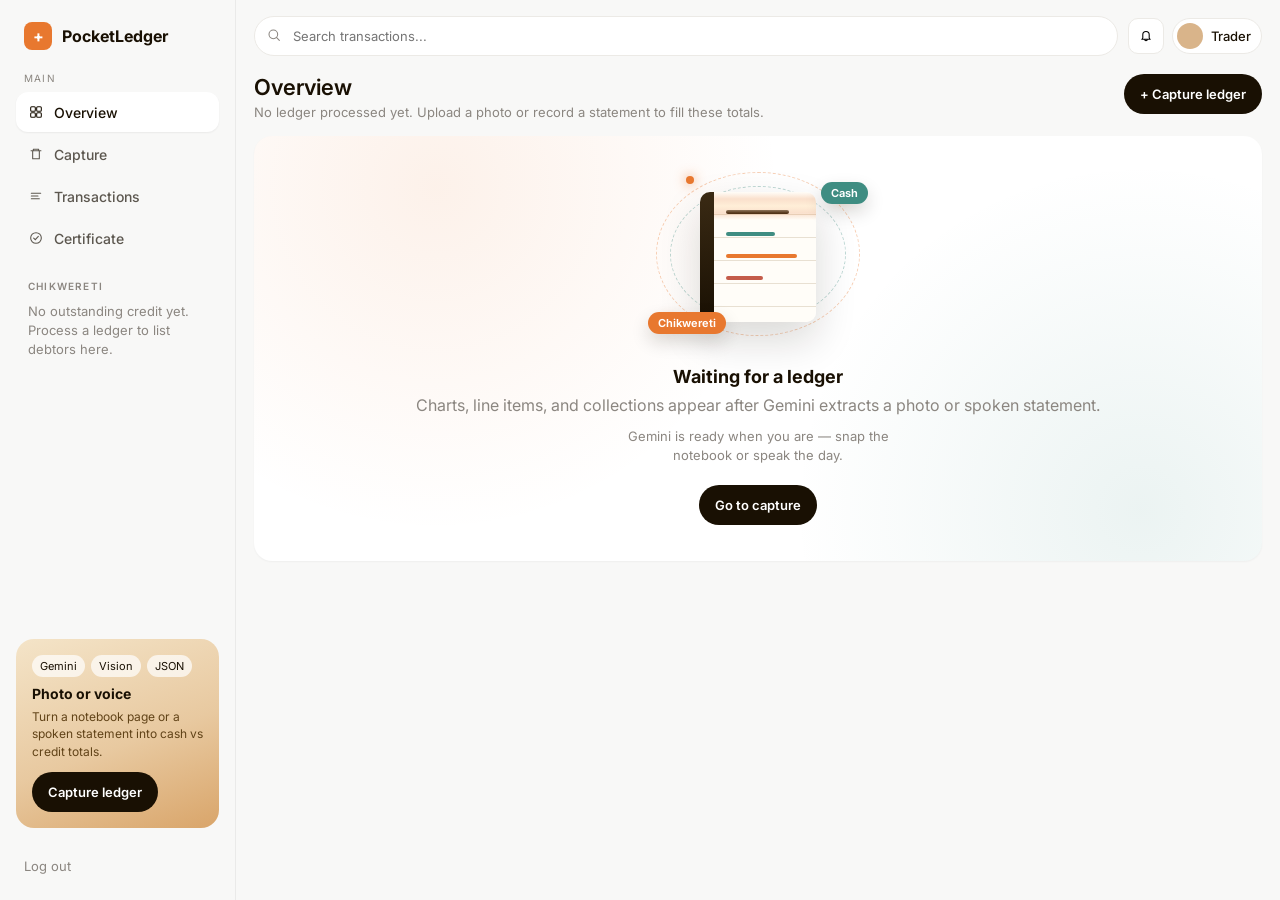
==== commit 08d5bbfb: "Show the full dashboard on GitHub Pages first load. Co-authored-by: Cursor <cursoragent@cursor.com>" ====
--- a/ui-preview/index.html
+++ b/ui-preview/index.html
@@ -3,11 +3,12 @@
 <head>
   <meta charset="UTF-8" />
   <meta name="viewport" content="width=device-width, initial-scale=1.0" />
-  <title>PocketLedger — Dashboard Preview</title>
+  <title>PocketLedger</title>
+  <meta http-equiv="Cache-Control" content="no-cache, no-store, must-revalidate" />
   <link rel="preconnect" href="https://fonts.googleapis.com" />
   <link rel="preconnect" href="https://fonts.gstatic.com" crossorigin />
-  <link href="https://fonts.googleapis.com/css2?family=Inter:wght@400;500;600;650;700&family=Playfair+Display:wght@600;700&display=swap" rel="stylesheet" />
-  <link rel="stylesheet" href="styles.css" />
+  <link href="https://fonts.googleapis.com/css2?family=Inter:wght@400;500;600;700&family=Playfair+Display:wght@600;700&display=swap" rel="stylesheet" />
+  <link rel="stylesheet" href="styles.css?v=20260919c" />
 </head>
 <body>
   <a class="skip-link" href="#main">Skip to main content</a>
@@ -23,11 +24,11 @@
         <div>
           <p class="nav-label">Main</p>
           <nav class="nav" aria-label="Primary">
-            <button class="nav-link" data-view="overview" type="button">
+            <button class="nav-link active" data-view="overview" type="button">
               <svg viewBox="0 0 24 24" fill="none"><rect x="4" y="4" width="7" height="7" rx="1.5" stroke="currentColor" stroke-width="1.6"/><rect x="13" y="4" width="7" height="7" rx="1.5" stroke="currentColor" stroke-width="1.6"/><rect x="4" y="13" width="7" height="7" rx="1.5" stroke="currentColor" stroke-width="1.6"/><rect x="13" y="13" width="7" height="7" rx="1.5" stroke="currentColor" stroke-width="1.6"/></svg>
               Overview
             </button>
-            <button class="nav-link active" data-view="capture" type="button">
+            <button class="nav-link" data-view="capture" type="button">
               <svg viewBox="0 0 24 24" fill="none"><path d="M4 7h16M8 7V5h8v2M7 7v12h10V7" stroke="currentColor" stroke-width="1.6" stroke-linejoin="round"/></svg>
               Capture
             </button>
@@ -76,7 +77,7 @@
           </div>
         </div>
 
-        <section class="view" id="view-overview">
+        <section class="view active" id="view-overview">
           <div class="page-head">
             <div>
               <h1>Overview</h1>
@@ -151,7 +152,7 @@
           </div>
         </section>
 
-        <section class="view active" id="view-capture">
+        <section class="view" id="view-capture">
           <div class="page-head">
             <div>
               <h1>Capture</h1>
--- a/ui-preview/styles.css
+++ b/ui-preview/styles.css
@@ -1215,7 +1215,7 @@
   color: var(--rose);
 }
 
-@media (max-width: 980px) {
+@media (max-width: 720px) {
   .shell {
     grid-template-columns: 1fr;
   }
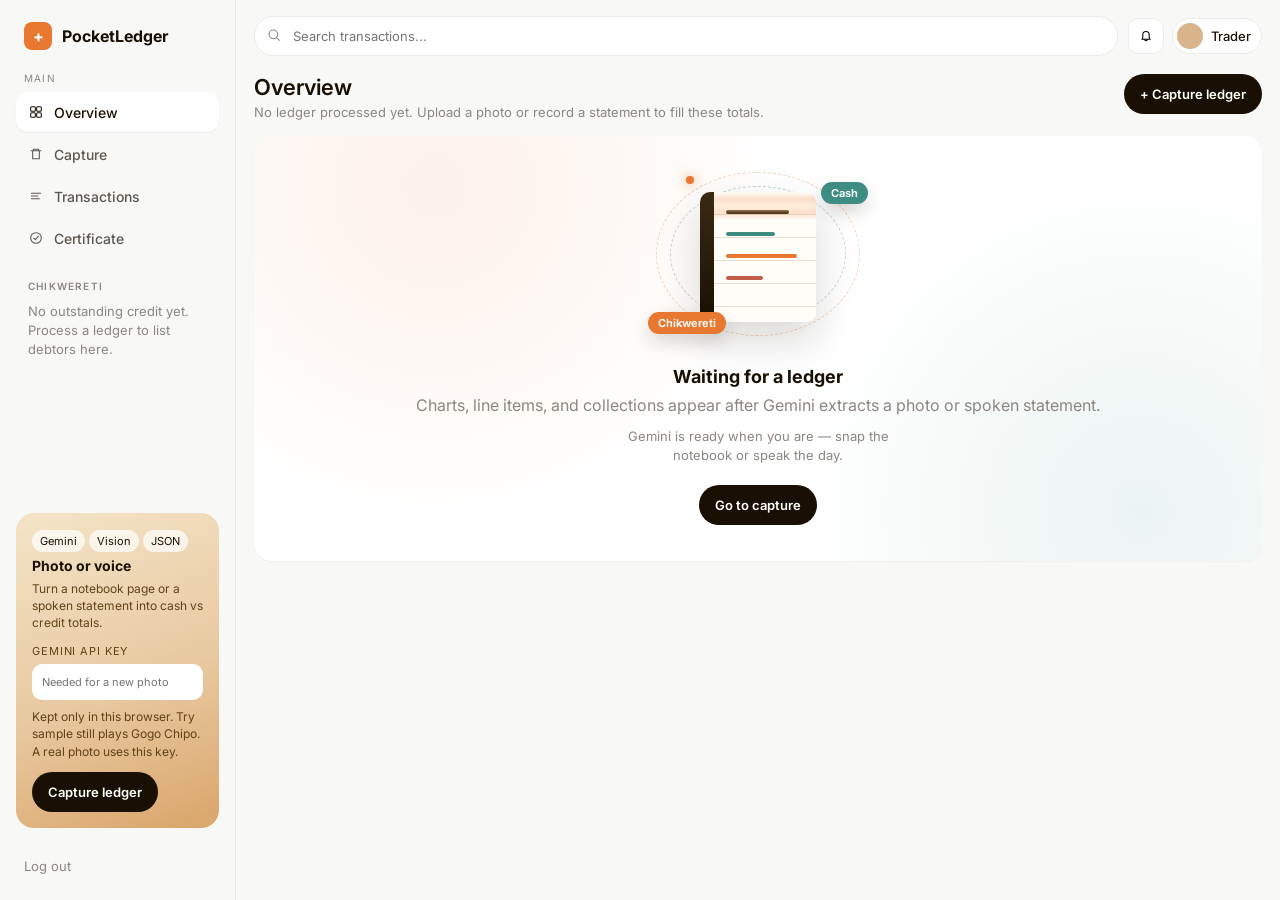
==== commit 30242044: "Stop reusing the sample ledger when a new photo is uploaded. Co-authored-by: Cursor <cursoragent@cur" ====
--- a/ui-preview/index.html
+++ b/ui-preview/index.html
@@ -8,7 +8,7 @@
   <link rel="preconnect" href="https://fonts.googleapis.com" />
   <link rel="preconnect" href="https://fonts.gstatic.com" crossorigin />
   <link href="https://fonts.googleapis.com/css2?family=Inter:wght@400;500;600;700&family=Playfair+Display:wght@600;700&display=swap" rel="stylesheet" />
-  <link rel="stylesheet" href="styles.css?v=20260919c" />
+  <link rel="stylesheet" href="styles.css?v=freshphoto" />
 </head>
 <body>
   <a class="skip-link" href="#main">Skip to main content</a>
@@ -57,6 +57,11 @@
           </div>
           <h4>Photo or voice</h4>
           <p>Turn a notebook page or a spoken statement into cash vs credit totals.</p>
+          <label class="api-field">
+            <span>Gemini API key</span>
+            <input id="geminiKey" type="password" autocomplete="off" placeholder="Needed for a new photo" />
+          </label>
+          <p class="widget-empty">Kept only in this browser. Try sample still plays Gogo Chipo. A real photo uses this key.</p>
           <button class="btn-dark" type="button" data-view="capture">Capture ledger</button>
         </div>
         <button class="logout" type="button">Log out</button>
@@ -141,14 +146,50 @@
             <div class="grid-2">
               <article class="card">
                 <div class="card-head"><h2>Cash versus credit</h2></div>
+                <div class="mix-visual">
+                  <div class="donut" id="mixDonut" role="img" aria-label="Cash versus credit share"></div>
+                  <div class="donut-legend">
+                    <p><span class="swatch cash"></span> Cash <b id="legendCash">$0.00</b></p>
+                    <p><span class="swatch credit"></span> Chikwereti <b id="legendCredit">$0.00</b></p>
+                    <p><span class="swatch expense"></span> Expenses <b id="legendExpense">$0.00</b></p>
+                  </div>
+                </div>
                 <div class="mix"><span class="mix-cash" id="mixCash"></span><span class="mix-credit" id="mixCredit"></span></div>
                 <p class="mix-caption" id="mixCaption"></p>
               </article>
               <article class="card">
-                <div class="card-head"><h2>Recent items</h2></div>
-                <div id="recentItems"></div>
+                <div class="card-head"><h2>Captured line items</h2></div>
+                <div class="item-bars" id="itemBars"></div>
               </article>
             </div>
+            <article class="card">
+              <div class="card-head"><h2>Recent items</h2></div>
+              <div id="recentItems"></div>
+            </article>
+            <article class="card lang-card">
+              <div class="card-head"><h2>Market language summary</h2></div>
+              <p class="mix-caption">English, ChiShona, and IsiNdebele so a trader who does not use English can still hear the day's book.</p>
+              <div class="lang-grid">
+                <section>
+                  <h3>English</h3>
+                  <p id="overviewEnglish"></p>
+                </section>
+                <section>
+                  <h3>ChiShona</h3>
+                  <p id="overviewShona"></p>
+                </section>
+                <section>
+                  <h3>IsiNdebele</h3>
+                  <p id="overviewNdebele"></p>
+                </section>
+              </div>
+              <aside class="report-disclaimer">
+                <strong>Disclaimer.</strong>
+                PocketLedger is AI-assisted indexing of a notebook or spoken statement. It is not an IT audit, tax audit, or certified financial report, and it is not a loan decision.
+                <span>ChiShona: Inongobatsira kuverenga bhuku. Haisi IT audit, tax audit, kana report yepamutemo.</span>
+                <span>IsiNdebele: Isiza ukufunda ibhuku. Akusiyo i-IT audit, i-tax audit, noma umbiko wezimali oqinisekisiwe.</span>
+              </aside>
+            </article>
           </div>
         </section>
 
@@ -258,6 +299,10 @@
                 <tr><td colspan="5" class="empty-cell">No line items yet. Process a ledger photo or voice note first.</td></tr>
               </tbody>
             </table>
+            <aside class="report-disclaimer">
+              <strong>Disclaimer.</strong>
+              This ledger extract is AI-assisted indexing. It is not an IT audit, tax audit, or certified financial report, and it is not a loan decision.
+            </aside>
           </article>
         </section>
 
@@ -276,9 +321,26 @@
           </div>
           <article class="card hidden" id="certResults">
             <h2 id="certTitle"></h2>
-            <p id="certSummary"></p>
-            <p id="certShona"></p>
-            <p id="certNdebele"></p>
+            <div class="lang-grid">
+              <section>
+                <h3>English</h3>
+                <p id="certSummary"></p>
+              </section>
+              <section>
+                <h3>ChiShona</h3>
+                <p id="certShona"></p>
+              </section>
+              <section>
+                <h3>IsiNdebele</h3>
+                <p id="certNdebele"></p>
+              </section>
+            </div>
+            <aside class="report-disclaimer">
+              <strong>Disclaimer.</strong>
+              This certificate is AI-assisted indexing of a notebook or spoken statement. It is not an IT audit, tax audit, or certified financial report, and it is not a loan decision.
+              <span>ChiShona: Haisi IT audit, tax audit, kana report yepamutemo, uye haisi chisarudzo chechikwereti.</span>
+              <span>IsiNdebele: Akusiyo i-IT audit, i-tax audit, noma umbiko wezimali oqinisekisiwe, futhi akusona isinqumo sesikwelete.</span>
+            </aside>
           </article>
         </section>
       </main>
@@ -311,7 +373,104 @@
       "A clearer page means cleaner totals for the loan conversation.",
       "Voice works too: say the item, the amount, and who still owes.",
     ];
-    const isGitHubPages = /\.github\.io$/i.test(location.hostname);
+    const GEMINI_MODELS = ["gemini-3.6-flash", "gemini-2.5-flash", "gemini-2.0-flash"];
+    const geminiKeyInput = document.getElementById("geminiKey");
+    geminiKeyInput.value = sessionStorage.getItem("pocketledger_gemini_key") || "";
+    geminiKeyInput.addEventListener("change", () => {
+      sessionStorage.setItem("pocketledger_gemini_key", geminiKeyInput.value.trim());
+    });
+
+    function extractionPrompt(source) {
+      const listen = source === "audio"
+        ? "Listen to the trader dictating their day's sales, cash, chikwereti (credit), and expenses. They may speak English, ChiShona, IsiNdebele, or a mix. Do not invent line items that were not spoken."
+        : "Analyze the provided image of a handwritten ledger or receipt page. Do not invent line items that are not visible.";
+      return `You are PocketLedger AI for informal market traders in Zimbabwe.
+${listen}
+Return pure JSON only, no markdown, with this shape:
+{"business_name":"","date":"","transactions":[{"item":"","quantity":"","amount_usd":0,"payment_type":"Cash or Credit or Expense","debtor":"name or N/A"}],"total_revenue_usd":0,"total_cash_usd":0,"total_credit_outstanding_usd":0,"business_health_summary":"2 sentences","summary_shona":"2 short ChiShona sentences using mari, cash, chikwereti","summary_ndebele":"2 short IsiNdebele sentences using imali, cash, isikwelete"}
+Treat named debtors as Credit. Rent and stall fees are Expense, not sales. Amounts in USD.`;
+    }
+
+    function parseJsonPayload(text) {
+      let cleaned = String(text || "").trim();
+      if (cleaned.startsWith("```")) {
+        cleaned = cleaned.split("\n").slice(1).join("\n").replace(/```$/, "").trim();
+      }
+      const start = cleaned.indexOf("{");
+      const end = cleaned.lastIndexOf("}");
+      if (start < 0 || end <= start) throw new Error("Gemini did not return JSON.");
+      return JSON.parse(cleaned.slice(start, end + 1));
+    }
+
+    function normalizeClient(data) {
+      const rows = Array.isArray(data.transactions) ? data.transactions : [];
+      let cash = 0;
+      let credit = 0;
+      rows.forEach((row) => {
+        const type = String(row.payment_type || "").toLowerCase();
+        const amount = Number(row.amount_usd || 0);
+        if (type.includes("expense")) return;
+        if (type.includes("credit")) credit += amount;
+        else cash += amount;
+      });
+      data.transactions = rows;
+      data.total_cash_usd = Math.round(cash * 100) / 100;
+      data.total_credit_outstanding_usd = Math.round(credit * 100) / 100;
+      data.total_revenue_usd = Math.round((cash + credit) * 100) / 100;
+      return data;
+    }
+
+    async function extractWithGemini(b64, mime, source) {
+      const key = geminiKeyInput.value.trim();
+      if (!key) throw new Error("NO_KEY");
+      const parts = [
+        { text: extractionPrompt(source) },
+        { inlineData: { mimeType: mime, data: b64 } },
+      ];
+      let lastMessage = "Gemini could not read this ledger.";
+      for (const model of GEMINI_MODELS) {
+        const response = await fetch(
+          "https://generativelanguage.googleapis.com/v1beta/models/" +
+            encodeURIComponent(model) +
+            ":generateContent?key=" + encodeURIComponent(key),
+          {
+            method: "POST",
+            headers: { "Content-Type": "application/json" },
+            body: JSON.stringify({
+              contents: [{ parts }],
+              generationConfig: { responseMimeType: "application/json", temperature: 0.2 },
+            }),
+          }
+        );
+        const body = await response.json().catch(() => ({}));
+        if (!response.ok) {
+          lastMessage = (body.error && body.error.message) || lastMessage;
+          if (response.status === 429 || /quota|rate|overload|503/i.test(lastMessage)) continue;
+          throw new Error(lastMessage);
+        }
+        const text = ((body.candidates || [])[0] && (body.candidates[0].content || {}).parts || [])
+          .map((part) => part.text || "")
+          .join("");
+        return normalizeClient(parseJsonPayload(text));
+      }
+      throw new Error(lastMessage);
+    }
+
+    function clearRenderedLedger() {
+      lastResult = null;
+      document.getElementById("overviewEmpty").classList.remove("hidden");
+      document.getElementById("overviewKpis").classList.add("hidden");
+      document.getElementById("overviewResults").classList.add("hidden");
+      document.getElementById("overviewLead").textContent =
+        "No ledger processed yet. Upload a photo or record a statement to fill these totals.";
+      document.getElementById("txBody").innerHTML =
+        `<tr><td colspan="5" class="empty-cell">No line items yet. Process a ledger photo or voice note first.</td></tr>`;
+      document.getElementById("chikweretiEmpty").classList.remove("hidden");
+      document.getElementById("chikweretiList").innerHTML = "";
+      document.getElementById("certEmpty").classList.remove("hidden");
+      document.getElementById("certResults").classList.add("hidden");
+      document.getElementById("downloadBtn").disabled = true;
+    }
     const sampleLedger = {
       business_name: "Gogo Chipo Fresh Produce",
       date: "2026-09-19",
@@ -398,10 +557,46 @@
 
       const cashPct = revenue > 0 ? (cash / revenue) * 100 : 0;
       const creditPct = revenue > 0 ? (credit / revenue) * 100 : 0;
+      const expenses = rows
+        .filter((row) => String(row.payment_type || "").toLowerCase().includes("expense"))
+        .reduce((sum, row) => sum + Number(row.amount_usd || 0), 0);
+      const donutTotal = cash + credit + expenses;
+      const cashDeg = donutTotal > 0 ? (cash / donutTotal) * 360 : 0;
+      const creditDeg = donutTotal > 0 ? (credit / donutTotal) * 360 : 0;
+      document.getElementById("mixDonut").style.background = donutTotal > 0
+        ? `conic-gradient(var(--teal) 0 ${cashDeg}deg, var(--orange) ${cashDeg}deg ${cashDeg + creditDeg}deg, var(--rose) ${cashDeg + creditDeg}deg 360deg)`
+        : "#eceae6";
+      document.getElementById("mixDonut").setAttribute(
+        "aria-label",
+        `${Math.round(cashPct)} percent cash and ${Math.round(creditPct)} percent credit`
+      );
+      document.getElementById("legendCash").textContent = money(cash);
+      document.getElementById("legendCredit").textContent = money(credit);
+      document.getElementById("legendExpense").textContent = money(expenses);
       document.getElementById("mixCash").style.width = cashPct + "%";
       document.getElementById("mixCredit").style.width = creditPct + "%";
       document.getElementById("mixCaption").textContent =
         money(cash) + " cash · " + money(credit) + " chikwereti";
+
+      const maxAmount = Math.max(...rows.map((row) => Number(row.amount_usd || 0)), 1);
+      const payClass = (type) => {
+        const value = String(type || "").toLowerCase();
+        if (value.includes("credit")) return "credit";
+        if (value.includes("expense")) return "expense";
+        return "cash";
+      };
+      document.getElementById("itemBars").innerHTML = rows.length
+        ? rows.map((row) => {
+            const amount = Number(row.amount_usd || 0);
+            const width = Math.max(6, (amount / maxAmount) * 100);
+            const kind = payClass(row.payment_type);
+            return `<div class="item-bar-row">
+              <span class="item-bar-label">${escapeHtml(row.item || "Item")}</span>
+              <div class="item-bar-track"><span class="item-bar ${kind}" style="width:${width}%"></span></div>
+              <b>${money(amount)}</b>
+            </div>`;
+          }).join("")
+        : "<p class='widget-empty'>No line items to chart.</p>";
 
       document.getElementById("recentItems").innerHTML = rows.slice(0, 5).map((row) => (
         `<div class="tx-row"><div class="tx-ico">${escapeHtml((row.item || "?").slice(0, 1).toUpperCase())}</div>` +
@@ -411,7 +606,14 @@
 
       const txBody = document.getElementById("txBody");
       txBody.innerHTML = rows.length
-        ? rows.map((row) => `<tr><td>${escapeHtml(row.item)}</td><td>${escapeHtml(row.quantity)}</td><td>${money(row.amount_usd)}</td><td>${escapeHtml(row.payment_type)}</td><td>${escapeHtml(row.debtor)}</td></tr>`).join("")
+        ? rows.map((row) => {
+            const kind = String(row.payment_type || "").toLowerCase().includes("credit")
+              ? "credit"
+              : String(row.payment_type || "").toLowerCase().includes("expense")
+                ? "expense"
+                : "cash";
+            return `<tr><td>${escapeHtml(row.item)}</td><td>${escapeHtml(row.quantity)}</td><td>${money(row.amount_usd)}</td><td><span class="pay ${kind}">${escapeHtml(row.payment_type)}</span></td><td>${escapeHtml(row.debtor)}</td></tr>`;
+          }).join("")
         : `<tr><td colspan="5" class="empty-cell">No line items extracted.</td></tr>`;
 
       const debtors = rows.filter((row) => String(row.payment_type || "").toLowerCase().includes("credit") && row.debtor && row.debtor !== "N/A");
@@ -426,6 +628,9 @@
       document.getElementById("certSummary").textContent = result.business_health_summary || "";
       document.getElementById("certShona").textContent = result.summary_shona || "";
       document.getElementById("certNdebele").textContent = result.summary_ndebele || "";
+      document.getElementById("overviewEnglish").textContent = result.business_health_summary || "";
+      document.getElementById("overviewShona").textContent = result.summary_shona || "";
+      document.getElementById("overviewNdebele").textContent = result.summary_ndebele || "";
       document.getElementById("downloadBtn").disabled = false;
     }
 
@@ -439,9 +644,9 @@
       document.getElementById("fileSize").textContent = "Demo";
       document.getElementById("previewArt").innerHTML = "<p class='size'>Sample Gogo Chipo produce ledger</p>";
       processBtn.disabled = false;
-      processBtn.textContent = isGitHubPages
-        ? "Play sample certificate"
-        : "Process ledger with Gemini Vision";
+      processBtn.textContent = geminiKeyInput.value.trim()
+        ? "Process ledger with Gemini Vision"
+        : "Play sample certificate";
     });
     document.getElementById("fileInput").addEventListener("change", () => {
       const file = document.getElementById("fileInput").files[0];
@@ -480,37 +685,49 @@
       }, 2400);
       try {
         let payload;
-        if (isGitHubPages || pendingMedia.demo) {
-          await new Promise((resolve) => setTimeout(resolve, 5200));
+        if (pendingMedia.demo) {
+          await new Promise((resolve) => setTimeout(resolve, 1600));
           payload = sampleLedger;
         } else {
           const data = await blobToB64(pendingMedia.blob);
-          const response = await fetch("/api/extract", {
-            method: "POST",
-            headers: { "Content-Type": "application/json" },
-            body: JSON.stringify({
-              source: pendingMedia.source,
-              mime_type: pendingMedia.mime,
-              data,
-            }),
-          });
-          payload = await response.json().catch(() => ({}));
-          if (!response.ok) {
-            const message = payload.error || "Gemini could not read this ledger.";
-            if (response.status === 503 || /503|overload/i.test(message)) {
-              error503.classList.remove("hidden");
-            } else {
-              errorGeneral.querySelector("p").textContent = message;
-              errorGeneral.classList.remove("hidden");
+          if (geminiKeyInput.value.trim()) {
+            payload = await extractWithGemini(data, pendingMedia.mime, pendingMedia.source);
+          } else {
+            const response = await fetch("/api/extract", {
+              method: "POST",
+              headers: { "Content-Type": "application/json" },
+              body: JSON.stringify({
+                source: pendingMedia.source,
+                mime_type: pendingMedia.mime,
+                data,
+              }),
+            });
+            payload = await response.json().catch(() => ({}));
+            if (!response.ok) {
+              const message = payload.error || "Gemini could not read this ledger.";
+              if (response.status === 503 || /503|overload/i.test(message)) {
+                error503.classList.remove("hidden");
+              } else {
+                errorGeneral.querySelector("p").textContent =
+                  location.hostname.endsWith("github.io")
+                    ? "This site cannot reuse a sample for a new photo. Paste a Gemini API key in the sidebar, or run streamlit run app.py."
+                    : message;
+                errorGeneral.classList.remove("hidden");
+              }
+              return;
             }
-            return;
           }
         }
         renderLedger(payload);
         showView("overview");
       } catch (error) {
-        errorGeneral.querySelector("p").textContent =
-          "Could not reach the extract API. Run python preview_server.py and open http://127.0.0.1:8765/";
+        const message = String(error && error.message || error);
+        if (message === "NO_KEY" || location.hostname.endsWith("github.io")) {
+          errorGeneral.querySelector("p").textContent =
+            "Paste a Gemini API key in the sidebar to read this new photo. Try sample ledger only shows the Gogo Chipo demo.";
+        } else {
+          errorGeneral.querySelector("p").textContent = message;
+        }
         errorGeneral.classList.remove("hidden");
       } finally {
         clearInterval(stepTimer);
@@ -535,7 +752,7 @@
         ["Cash received: " + money(lastResult && lastResult.total_cash_usd), 12, false],
         ["Outstanding credit: " + money(lastResult && lastResult.total_credit_outstanding_usd), 12, false],
         [(lastResult && lastResult.business_health_summary) || "", 11, false],
-        ["PocketLedger provides AI-assisted indexing. This is not a certified audit.", 9, false],
+        ["PocketLedger is AI-assisted indexing. It is not an IT audit, tax audit, or certified financial report, and it is not a loan decision.", 9, false],
       ];
       const ops = [];
       let y = 790;
@@ -629,14 +846,16 @@
       document.getElementById("sampleBadge").classList.add("hidden");
       document.getElementById("fileName").textContent = file.name;
       document.getElementById("fileSize").textContent = "Compressing…";
+      clearRenderedLedger();
       try {
         const compressed = await compressImageFile(file);
-        pendingMedia = { source: "image", mime: "image/jpeg", blob: compressed };
+        pendingMedia = { source: "image", mime: "image/jpeg", blob: compressed, demo: false };
         const url = URL.createObjectURL(compressed);
         document.getElementById("previewArt").innerHTML = `<img src="${url}" alt="Uploaded ledger">`;
         document.getElementById("fileSize").textContent =
           formatBytes(file.size) + " → " + formatBytes(compressed.size);
         processBtn.disabled = false;
+        processBtn.textContent = "Process ledger with Gemini Vision";
       } catch (error) {
         document.getElementById("fileSize").textContent = "Could not compress photo";
       }
@@ -663,7 +882,8 @@
         recorder.onstop = () => {
           stream.getTracks().forEach((t) => t.stop());
           const blob = new Blob(chunks, { type: recorder.mimeType || "audio/webm" });
-          pendingMedia = { source: "audio", mime: blob.type || "audio/webm", blob };
+          pendingMedia = { source: "audio", mime: blob.type || "audio/webm", blob, demo: false };
+          clearRenderedLedger();
           audioEl.src = URL.createObjectURL(blob);
           audioEl.classList.remove("hidden");
           recStatus.textContent = "Recording ready. In the live app, Gemini turns this into cash vs chikwereti.";
--- a/ui-preview/styles.css
+++ b/ui-preview/styles.css
@@ -176,11 +176,149 @@
 
 .mix {
   display: flex;
-  height: 12px;
+  height: 14px;
   border-radius: 999px;
   overflow: hidden;
   background: #eceae6;
+  margin-top: 16px;
+}
+
+.mix-visual {
+  display: grid;
+  grid-template-columns: auto 1fr;
+  gap: 20px;
+  align-items: center;
   margin-top: 8px;
+}
+
+.donut {
+  width: 132px;
+  height: 132px;
+  border-radius: 50%;
+  background: #eceae6;
+  mask: radial-gradient(circle at center, transparent 52%, #000 53%);
+  -webkit-mask: radial-gradient(circle at center, transparent 52%, #000 53%);
+}
+
+.donut-legend p {
+  display: flex;
+  align-items: center;
+  gap: 8px;
+  margin: 0 0 10px;
+  font-size: 13px;
+  color: var(--muted);
+}
+
+.donut-legend p:last-child {
+  margin-bottom: 0;
+}
+
+.donut-legend b {
+  margin-left: auto;
+  color: var(--ink);
+  font-variant-numeric: tabular-nums;
+}
+
+.swatch {
+  width: 10px;
+  height: 10px;
+  border-radius: 999px;
+  flex: none;
+}
+
+.swatch.cash { background: var(--teal); }
+.swatch.credit { background: var(--orange); }
+.swatch.expense { background: var(--rose); }
+
+.item-bars {
+  display: flex;
+  flex-direction: column;
+  gap: 10px;
+  margin-top: 4px;
+}
+
+.item-bar-row {
+  display: grid;
+  grid-template-columns: 108px 1fr auto;
+  gap: 10px;
+  align-items: center;
+}
+
+.item-bar-label {
+  font-size: 12px;
+  color: var(--ink);
+  white-space: nowrap;
+  overflow: hidden;
+  text-overflow: ellipsis;
+}
+
+.item-bar-track {
+  height: 10px;
+  border-radius: 999px;
+  background: #eceae6;
+  overflow: hidden;
+}
+
+.item-bar {
+  display: block;
+  height: 100%;
+  border-radius: 999px;
+}
+
+.item-bar.cash { background: var(--teal); }
+.item-bar.credit { background: var(--orange); }
+.item-bar.expense { background: var(--rose); }
+
+.lang-card {
+  margin-top: 12px;
+}
+
+.lang-grid {
+  display: grid;
+  grid-template-columns: repeat(3, minmax(0, 1fr));
+  gap: 12px;
+  margin-top: 12px;
+}
+
+.lang-grid section {
+  background: #f8f6f2;
+  border-radius: 14px;
+  padding: 14px 16px 16px;
+}
+
+.lang-grid h3 {
+  margin: 0 0 8px;
+  font-size: 11px;
+  letter-spacing: 0.08em;
+  text-transform: uppercase;
+  color: var(--muted);
+}
+
+.lang-grid p {
+  margin: 0;
+  font-size: 14px;
+  line-height: 1.5;
+  color: var(--ink);
+}
+
+.report-disclaimer {
+  margin-top: 16px;
+  padding: 12px 14px;
+  border-radius: 12px;
+  background: #f4efe6;
+  border-left: 4px solid var(--gold);
+  font-size: 12px;
+  line-height: 1.5;
+  color: var(--brown);
+}
+
+.report-disclaimer strong {
+  color: var(--ink);
+}
+
+.report-disclaimer span {
+  display: block;
+  margin-top: 6px;
 }
 
 .mix-cash {
@@ -514,10 +652,26 @@
   color: var(--brown);
 }
 
-.promo .apps {
-  display: flex;
+.api-field {
+  display: flex;
+  flex-direction: column;
   gap: 6px;
-  flex-wrap: wrap;
+  margin: 0 0 8px;
+  font-size: 11px;
+  letter-spacing: 0.08em;
+  text-transform: uppercase;
+  color: var(--brown);
+}
+
+.api-field input {
+  min-height: 36px;
+  border: 0;
+  border-radius: 10px;
+  padding: 0 10px;
+  font: inherit;
+  letter-spacing: 0;
+  text-transform: none;
+  color: var(--ink);
 }
 
 .pill-mini {
@@ -1221,7 +1375,10 @@
   }
 
   .kpis,
-  .grid-2 {
+  .grid-2,
+  .mix-visual,
+  .item-bar-row,
+  .lang-grid {
     grid-template-columns: 1fr;
   }
 
